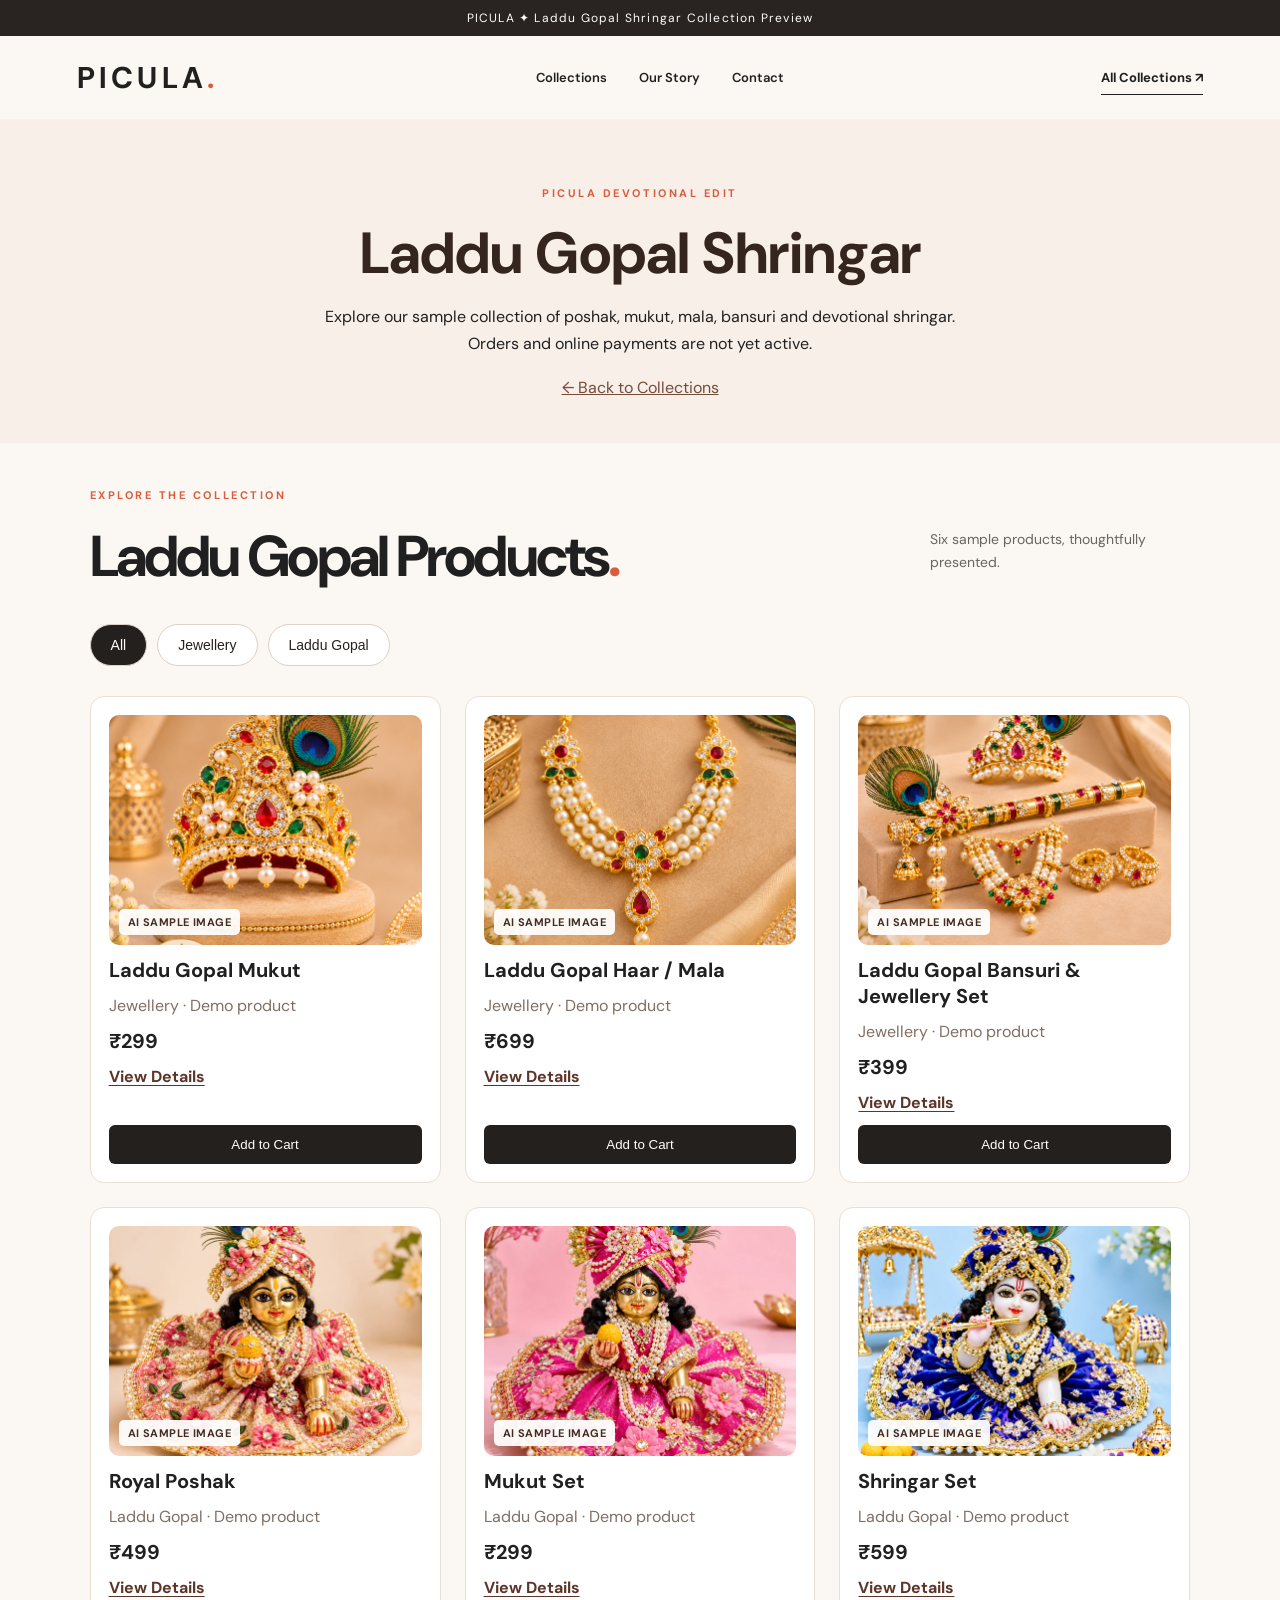
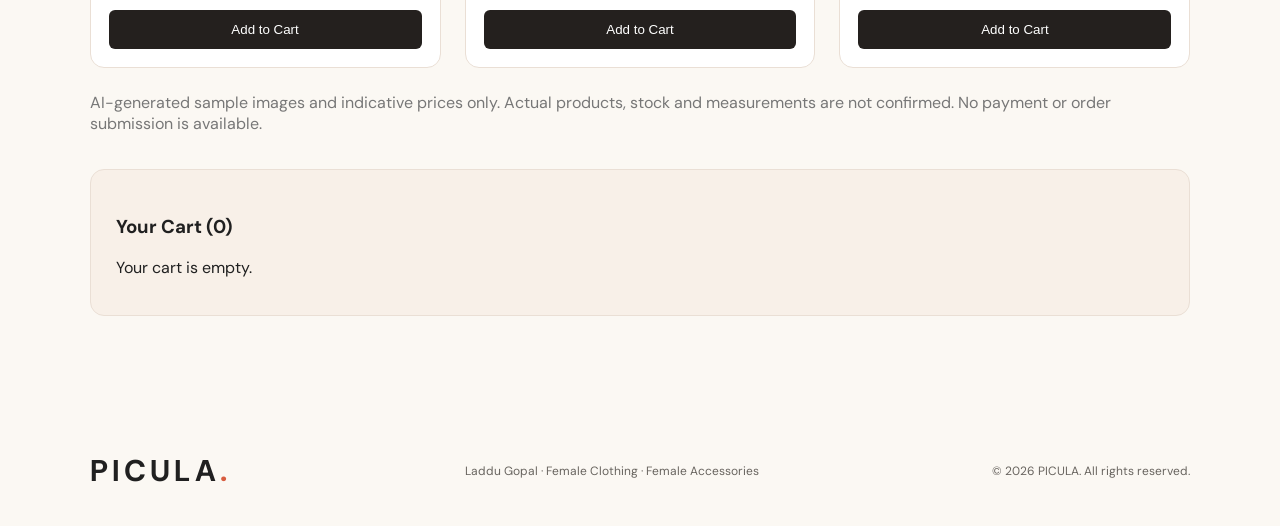
==== laddu-gopal.html @ 69271ad3 "Add files via upload" ====
<!doctype html>
<html lang="en">
<head>
<meta charset="utf-8">
<meta name="viewport" content="width=device-width,initial-scale=1">
<meta name="description" content="Explore PICULA Laddu Gopal poshak, mukut, mala and shringar demo collection.">
<title>Laddu Gopal Shringar | PICULA</title>
<link rel="stylesheet" href="style.css">
<style>
.picula-collection-intro{background:#f8efe8;text-align:center;padding:65px 20px 45px}
.picula-collection-intro h1{font-size:clamp(30px,5vw,58px);color:#34251f;margin:12px 0}
.picula-collection-intro p{max-width:650px;margin:0 auto;line-height:1.7}
.picula-return{display:inline-block;margin-top:20px;color:#754b3b;text-decoration:underline}
#products{padding-top:45px}
#picula-cart{margin-top:35px}
</style>
</head>
<body>
<div class="announcement">PICULA ✦ Laddu Gopal Shringar Collection Preview</div>
<header class="site-header">
<a class="logo" href="index.html#home" aria-label="PICULA home">PICULA<span class="logo-dot">.</span></a>
<nav aria-label="Main navigation"><a href="index.html#collections">Collections</a><a href="index.html#about">Our Story</a><a href="index.html#contact">Contact</a></nav>
<a class="header-cta" href="index.html#collections">All Collections ↗</a>
</header>
<main>
<section class="picula-collection-intro">
<p class="eyebrow">PICULA DEVOTIONAL EDIT</p>
<h1>Laddu Gopal Shringar</h1>
<p>Explore our sample collection of poshak, mukut, mala, bansuri and devotional shringar. Orders and online payments are not yet active.</p>
<a class="picula-return" href="index.html#collections">← Back to Collections</a>
</section>
<section class="section" id="products">
<div class="section-heading"><div><p class="eyebrow">EXPLORE THE COLLECTION</p><h2>Laddu Gopal Products<span class="accent">.</span></h2></div><p>Six sample products, thoughtfully presented.</p></div>
<div id="product-list"></div>
<p style="margin-top:24px;color:#777">AI-generated sample images and indicative prices only. Actual products, stock and measurements are not confirmed. No payment or order submission is available.</p>
</section>
</main>
<footer><a class="logo" href="index.html#home">PICULA<span class="logo-dot">.</span></a><p>Laddu Gopal · Female Clothing · Female Accessories</p><small>© <span id="year">2026</span> PICULA. All rights reserved.</small></footer>
<script>document.getElementById('year').textContent=new Date().getFullYear();</script>
<script src="script.js" defer></script>
</body>
</html>
---- style.css ----
@import url('https://fonts.googleapis.com/css2?family=DM+Sans:wght@400;500;600;700&family=Playfair+Display:ital,wght@0,500;0,600;1,500;1,600&display=swap');
:root{--ink:#202020;--muted:#68645f;--cream:#fbf8f3;--orange:#d85d3f;--line:#e9e2d8}*{box-sizing:border-box}html{scroll-behavior:smooth}body{margin:0;background:var(--cream);color:var(--ink);font-family:'DM Sans',Arial,sans-serif}a{color:inherit;text-decoration:none}.announcement{text-align:center;background:#292321;color:#fff;padding:10px 14px;font-size:12px;letter-spacing:.1em}.site-header{display:flex;align-items:center;justify-content:space-between;gap:18px;max-width:1440px;margin:auto;padding:22px 6%}.logo{font-size:30px;letter-spacing:.14em;font-weight:700;white-space:nowrap}.logo-dot,.accent{color:var(--orange)}nav{display:flex;gap:32px}nav a{font-size:13px;font-weight:600}.header-cta{border-bottom:1px solid var(--ink);font-size:13px;font-weight:700;padding:8px 0}.hero{display:grid;grid-template-columns:1fr 1fr;min-height:610px;background:#f5eee5}.hero-copy{padding:95px 8% 55px 12%;display:flex;align-items:flex-start;flex-direction:column;justify-content:center}.eyebrow{font-size:11px;letter-spacing:.23em;font-weight:700;color:var(--orange);margin:0 0 22px}.hero h1{font-size:clamp(54px,6vw,96px);line-height:1.02;letter-spacing:-.065em;margin:0 0 27px;font-weight:600;max-width:650px}.hero h1 em,.intro em,.story em,.contact em{font-family:'Playfair Display',Georgia,serif;font-weight:500}.hero-description{color:var(--muted);line-height:1.85;font-size:15px;max-width:430px;margin:0 0 28px}.button{display:inline-flex;align-items:center;justify-content:center;gap:32px;padding:16px 23px;border-radius:2px;font-size:13px;font-weight:700}.button.primary{background:var(--ink);color:white}.button.light{background:#fff;color:var(--ink)}.hero-foot{display:flex;gap:16px;margin-top:65px;letter-spacing:.2em;font-size:10px;font-weight:700;color:#83786e}.separator{color:var(--orange)}.hero-art{position:relative;overflow:hidden;min-height:520px;background:linear-gradient(140deg,#d2a48c,#e9c2a9 55%,#c7836c)}.art-circle{position:absolute;width:66%;aspect-ratio:1;border-radius:50%;background:#f3d8bb;left:18%;top:13%;box-shadow:0 0 0 25px #ffffff12}.art-orbit{position:absolute;border:1px solid #fff6;border-radius:50%;width:90%;aspect-ratio:1;left:5%;top:0}.orbit-two{width:110%;left:-5%;top:-10%}.art-handbag{position:absolute;width:43%;height:50%;left:29%;top:27%;filter:drop-shadow(20px 25px 18px #5b2d2a45)}.bag-handle{position:absolute;border:18px solid #79483d;border-bottom:0;border-radius:100px 100px 0 0;width:58%;height:42%;left:21%;top:-15%}.bag-body{position:absolute;inset:16% 0 0;background:linear-gradient(120deg,#995e4e,#693d37);border-radius:20px 20px 45px 45px;display:flex;align-items:center;justify-content:center;color:#f4d8b5;font-family:Georgia,serif;font-size:60px;box-shadow:inset -15px -5px 25px #49221e45}.art-label{position:absolute;bottom:35px;left:8%;right:8%;display:flex;justify-content:space-between;font-size:11px;font-weight:700;letter-spacing:.15em;color:#fff}.art-sparkle{position:absolute;color:#fff3e6}.sparkle-one{font-size:65px;top:15%;right:13%}.sparkle-two{font-size:40px;bottom:20%;left:15%}.intro{padding:62px 20px;text-align:center;border-bottom:1px solid var(--line)}.intro span{font-size:10px;letter-spacing:.2em;font-weight:700;color:var(--orange)}.intro p{font-size:clamp(27px,3vw,44px);margin:13px 0 0}.section{padding:100px 7%;max-width:1440px;margin:auto}.section-heading{display:flex;justify-content:space-between;align-items:end;gap:30px;margin-bottom:35px}.section-heading h2,.story h2,.contact h2{font-size:clamp(38px,4.5vw,64px);letter-spacing:-.05em;line-height:1.13;margin:0}.section-heading>p{max-width:260px;line-height:1.7;color:var(--muted);font-size:14px}.collection-grid{display:grid;grid-template-columns:repeat(4,minmax(0,1fr));gap:18px}.collection-card{min-width:0}.collection-visual{height:310px;position:relative;overflow:hidden;display:grid;place-items:center}.fashion .collection-visual{background:#e8d5cc}.jewellery .collection-visual{background:#e4dfc8}.accessories .collection-visual{background:#d8dbe1}.devotional .collection-visual{background:#e8d8e7}.visual-mark{position:absolute;left:18px;top:17px;font-size:11px;letter-spacing:.12em;color:#54483d}.collection-info{display:flex;justify-content:space-between;gap:12px;align-items:center;margin-top:20px}.collection-info h3{font-family:'Playfair Display',Georgia,serif;font-size:26px;font-weight:500;margin:0 0 6px}.collection-info p{font-size:12px;color:var(--muted);margin:0}.collection-info>span{font-size:22px}.coming{display:inline-block;color:#9a5b49;font-size:10px;font-weight:700;letter-spacing:.13em;text-transform:uppercase;margin-top:16px}.fashion-illustration{width:145px;height:195px;position:relative}.hanger{position:absolute;width:26px;height:27px;border:5px solid #6d4c49;border-bottom:0;border-radius:50%;left:59px;top:0}.dress-top{position:absolute;top:30px;left:40px;width:65px;height:74px;background:#ad7069;clip-path:polygon(20% 0,80% 0,100% 100%,0 100%)}.dress-skirt{position:absolute;top:100px;left:5px;width:135px;height:93px;background:#a66a64;clip-path:polygon(26% 0,74% 0,100% 100%,0 100%)}.jewel-illustration{position:relative;width:160px;height:190px}.jewel-ring{position:absolute;width:110px;height:110px;border:17px solid #b99a53;border-radius:50%;left:25px;top:60px;box-shadow:12px 14px 15px #77663324}.jewel-stone{position:absolute;width:70px;height:70px;left:45px;top:18px;background:#e7f1ea;clip-path:polygon(50% 0,100% 34%,83% 100%,17% 100%,0 34%);border:3px solid #fff}.jewel-small{position:absolute;width:20px;height:20px;border-radius:50%;background:#fff;left:69px;top:43px}.accessory-illustration{width:160px;height:175px;position:relative}.mini-handle{position:absolute;border:12px solid #636d80;border-bottom:0;width:90px;height:90px;border-radius:90px 90px 0 0;left:35px;top:5px}.mini-bag{position:absolute;background:#76849a;width:150px;height:112px;bottom:0;left:5px;border-radius:12px 12px 30px 30px;box-shadow:15px 15px 15px #35435b30}.lotus-illustration{font-size:155px;color:#a16c96;text-shadow:10px 12px 0 #b18ba12b}.story{display:grid;grid-template-columns:1fr 2fr;gap:55px;align-items:center;border-top:1px solid var(--line)}.story-icon{font-size:190px;text-align:center;color:#ce967d}.story h2{max-width:740px}.story p:last-child{max-width:620px;line-height:1.9;color:var(--muted);font-size:15px}.contact{background:#2e2a29;color:white;text-align:center;max-width:none;padding:100px 20px}.contact .eyebrow{color:#f1a58b}.contact h2{margin-bottom:22px}.contact>p:not(.eyebrow){color:#d0c5c0;font-size:15px;line-height:1.7}.contact .button{margin-top:20px}.contact-email{font-size:12px!important;margin-top:24px}footer{padding:35px 7%;display:flex;align-items:center;justify-content:space-between;gap:20px}footer p,footer small{font-size:12px;color:var(--muted)}@media(max-width:900px){.collection-grid{grid-template-columns:repeat(2,minmax(0,1fr))}.hero-copy{padding:60px 8%}.hero-art{min-height:450px}.hero h1{font-size:58px}}@media(max-width:620px){.announcement{font-size:10px}.site-header{padding:17px 5%;flex-wrap:wrap}.logo{font-size:25px}nav{order:3;width:100%;justify-content:space-between;gap:10px}nav a{font-size:12px}.header-cta{font-size:12px}.hero{grid-template-columns:1fr}.hero-copy{padding:70px 7% 35px}.hero h1{font-size:clamp(48px,13vw,68px)}.hero-foot{margin-top:42px}.hero-art{min-height:390px}.section{padding:65px 6%}.section-heading{display:block}.section-heading>p{margin-top:16px}.collection-grid{gap:20px 12px}.collection-visual{height:210px}.collection-info h3{font-size:21px}.collection-info p{font-size:11px}.fashion-illustration,.jewel-illustration,.accessory-illustration{transform:scale(.75)}.lotus-illustration{font-size:110px}.story{grid-template-columns:1fr;gap:10px}.story-icon{font-size:95px}.contact{padding:75px 20px}footer{flex-direction:column;text-align:center}footer p{margin:0}}

/* PICULA SHOPPING PRODUCTS */

.product-filters {
  display: flex;
  flex-wrap: wrap;
  gap: 10px;
  margin: 30px 0;
}

.product-filters button {
  border: 1px solid #ddd0c5;
  background: #fff;
  color: #28211e;
  padding: 12px 20px;
  border-radius: 30px;
  cursor: pointer;
  font-size: 14px;
}

.product-filters button.active,
.product-filters button:hover {
  background: #24201e;
  color: white;
}

.product-grid {
  display: grid;
  grid-template-columns: repeat(3, minmax(0, 1fr));
  gap: 24px;
}

.product-card {
  background: #fff;
  border: 1px solid #eadfd5;
  border-radius: 14px;
  padding: 18px;
  display: flex;
  flex-direction: column;
  gap: 12px;
}

.product-placeholder {
  min-height: 210px;
  background: linear-gradient(135deg, #f2d8c5, #d9a58e);
  border-radius: 10px;
  display: flex;
  align-items: center;
  justify-content: center;
  color: #704739;
  font-size: 26px;
  font-weight: bold;
  letter-spacing: 4px;
}

.product-card h3 {
  margin: 0;
  font-size: 20px;
}

.product-card p {
  margin: 0;
  color: #806e63;
}

.product-card strong {
  font-size: 20px;
}

.product-card button,
#picula-cart button {
  background: #24201e;
  color: white;
  border: none;
  border-radius: 6px;
  padding: 12px 18px;
  cursor: pointer;
}

.product-card button {
  margin-top: auto;
}

.product-card button:hover,
#picula-cart button:hover {
  background: #a45d45;
}

/* SHOPPING CART */

#picula-cart {
  margin-top: 40px;
  padding: 25px;
  background: #f8f0e8;
  border: 1px solid #eadfd5;
  border-radius: 14px;
}

#picula-cart h3 {
  margin-bottom: 18px;
}

#picula-cart p {
  margin: 12px 0;
}

#picula-cart p button {
  margin-left: 10px;
  padding: 7px 12px;
}

/* MOBILE RESPONSIVE */

@media (max-width: 900px) {
  .product-grid {
    grid-template-columns: repeat(2, minmax(0, 1fr));
  }
}

@media (max-width: 600px) {
  .product-grid {
    grid-template-columns: 1fr;
  }

  .product-placeholder {
    min-height: 180px;
  }

  .product-filters button {
    padding: 10px 14px;
    font-size: 12px;
  }

  #picula-cart {
    padding: 16px;
  }
}


/* PICULA CART QUANTITY CONTROLS */

.cart-item {
  display: flex;
  justify-content: space-between;
  align-items: center;
  flex-wrap: wrap;
  gap: 15px;
  padding: 15px 0;
  border-bottom: 1px solid #e5d6ca;
}

.cart-controls {
  display: flex;
  align-items: center;
  flex-wrap: wrap;
  gap: 10px;
}

.cart-controls button {
  min-width: 38px;
  padding: 9px 12px;
}

.cart-controls span {
  font-weight: bold;
  min-width: 20px;
  text-align: center;
}

/* CHECKOUT FORM */

#picula-checkout {
  margin-top: 30px;
  padding: 30px;
  background: #fff8f3;
  border: 1px solid #eadfd5;
  border-radius: 14px;
}

#picula-checkout h3 {
  margin-bottom: 20px;
}

.checkout-form {
  display: grid;
  grid-template-columns: repeat(2, minmax(0, 1fr));
  gap: 18px;
}

.checkout-form label {
  display: flex;
  flex-direction: column;
  gap: 8px;
  font-size: 14px;
  font-weight: 600;
}

.checkout-form input {
  width: 100%;
  box-sizing: border-box;
  padding: 13px;
  border: 1px solid #d9c8bb;
  border-radius: 8px;
  background: white;
  font: inherit;
}

.checkout-form input:focus {
  outline: 2px solid #b77b63;
  outline-offset: 1px;
}

.checkout-form button {
  grid-column: 1 / -1;
  background: #24201e;
  color: white;
  border: none;
  padding: 15px;
  border-radius: 8px;
  cursor: pointer;
}

#checkout-result {
  margin-top: 20px;
}

@media (max-width: 600px) {
  #picula-checkout {
    padding: 18px;
  }

  .checkout-form {
    grid-template-columns: 1fr;
  }
}
.picula-details-link{display:inline-block;color:#5c3428;font-weight:700;text-decoration:underline;text-underline-offset:3px}
.picula-detail-header{display:flex;justify-content:space-between;align-items:center;gap:16px;padding:22px max(20px,calc((100vw - 1120px)/2));background:#fff8f3;border-bottom:1px solid #eadfd5}
.picula-detail-header a{color:#34231f;text-decoration:none}
.picula-brand{font-size:26px;font-weight:800;letter-spacing:2px}.picula-brand span{color:#b77b63}
.picula-detail-main{max-width:1120px;margin:0 auto;padding:30px 20px 65px;min-height:60vh}
.picula-demo-banner{background:#fff0dc;border:1px solid #e8c9a1;padding:12px 16px;border-radius:10px;font-size:14px;margin-bottom:25px}
.picula-back{display:inline-block;margin-bottom:24px;color:#6c4638;text-decoration:none}
.picula-detail-grid{display:grid;grid-template-columns:minmax(0,1fr) minmax(0,1fr);gap:44px;align-items:start}
.picula-detail-image{display:grid;place-items:center;min-height:440px;background:linear-gradient(135deg,#f2d8c5,#d9a58e);border-radius:16px;color:#6d3c31;letter-spacing:2px;font-weight:700;text-align:center;padding:24px}
.picula-detail-info h1{font-size:clamp(28px,4vw,42px);margin:8px 0 12px}.picula-detail-info h2{margin:0 0 20px}
.picula-eyebrow{font-size:12px;letter-spacing:2px;text-transform:uppercase;color:#8d5d4d}.picula-muted{font-size:13px;color:#766c66}
.picula-detail-info label{display:block;font-weight:700;margin:20px 0 8px}
.picula-detail-info select,.picula-detail-info input{width:100%;max-width:320px;display:block;padding:12px;border:1px solid #d9c8bb;border-radius:8px;background:#fff;font:inherit;box-sizing:border-box}
.picula-primary{display:block;margin-top:24px;background:#24201e;color:#fff;border:0;border-radius:8px;padding:14px 26px;cursor:pointer}
.picula-detail-footer{text-align:center;padding:25px 16px;background:#fff8f3;color:#75685f;font-size:13px}
#picula-product-detail #picula-cart{margin-top:45px}
@media(max-width:700px){.picula-detail-grid{grid-template-columns:1fr;gap:24px}.picula-detail-image{min-height:280px}.picula-detail-header{padding:16px 20px}.picula-brand{font-size:22px}}
.product-placeholder.picula-photo-wrap {display:block}
.picula-photo-wrap {position:relative;overflow:hidden;padding:0;}
.picula-photo-wrap img {display:block;width:100%;height:100%;object-fit:cover;}
.product-placeholder.picula-photo-wrap {height:230px;min-height:230px;}
.picula-detail-image.picula-photo-wrap {min-height:360px;}
.picula-sample-tag {position:absolute;bottom:10px;left:10px;background:rgba(255,255,255,.93);color:#432d25;font-size:11px;font-weight:700;padding:6px 9px;border-radius:5px;letter-spacing:.04em;}
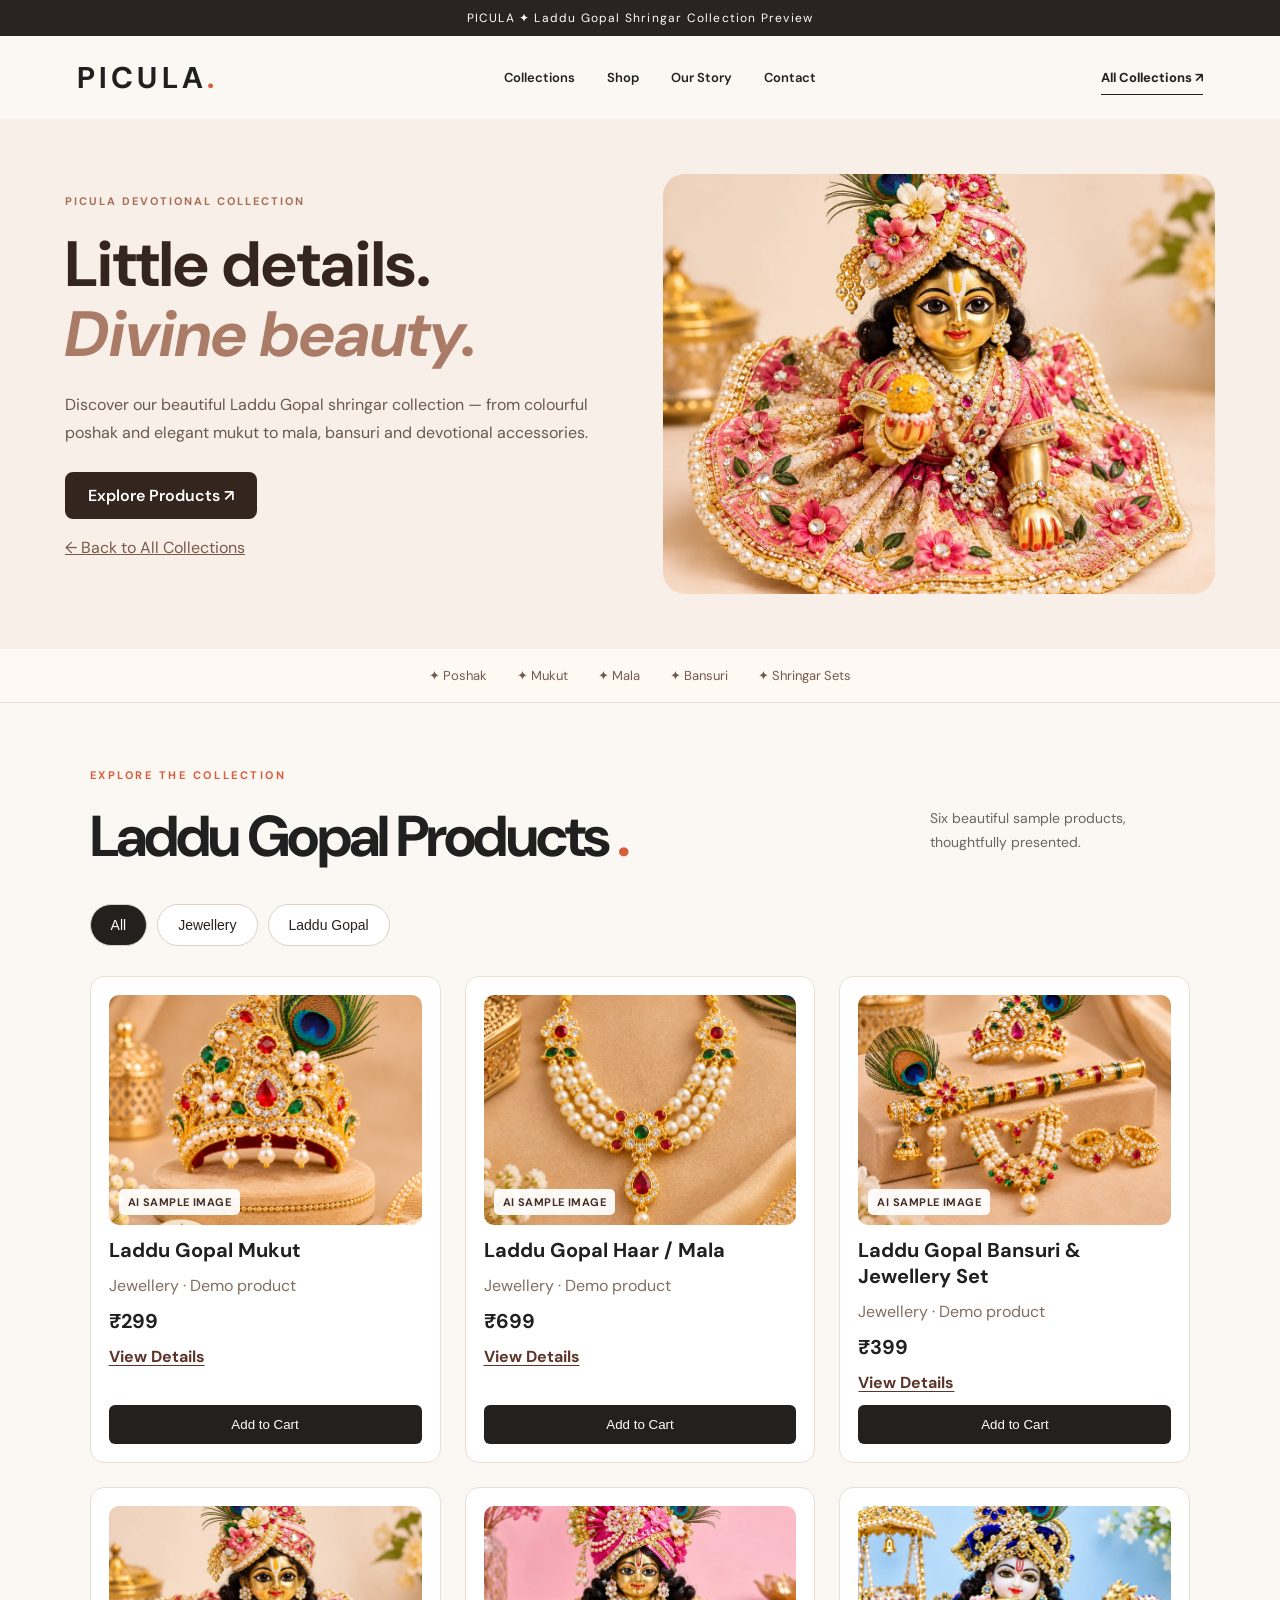
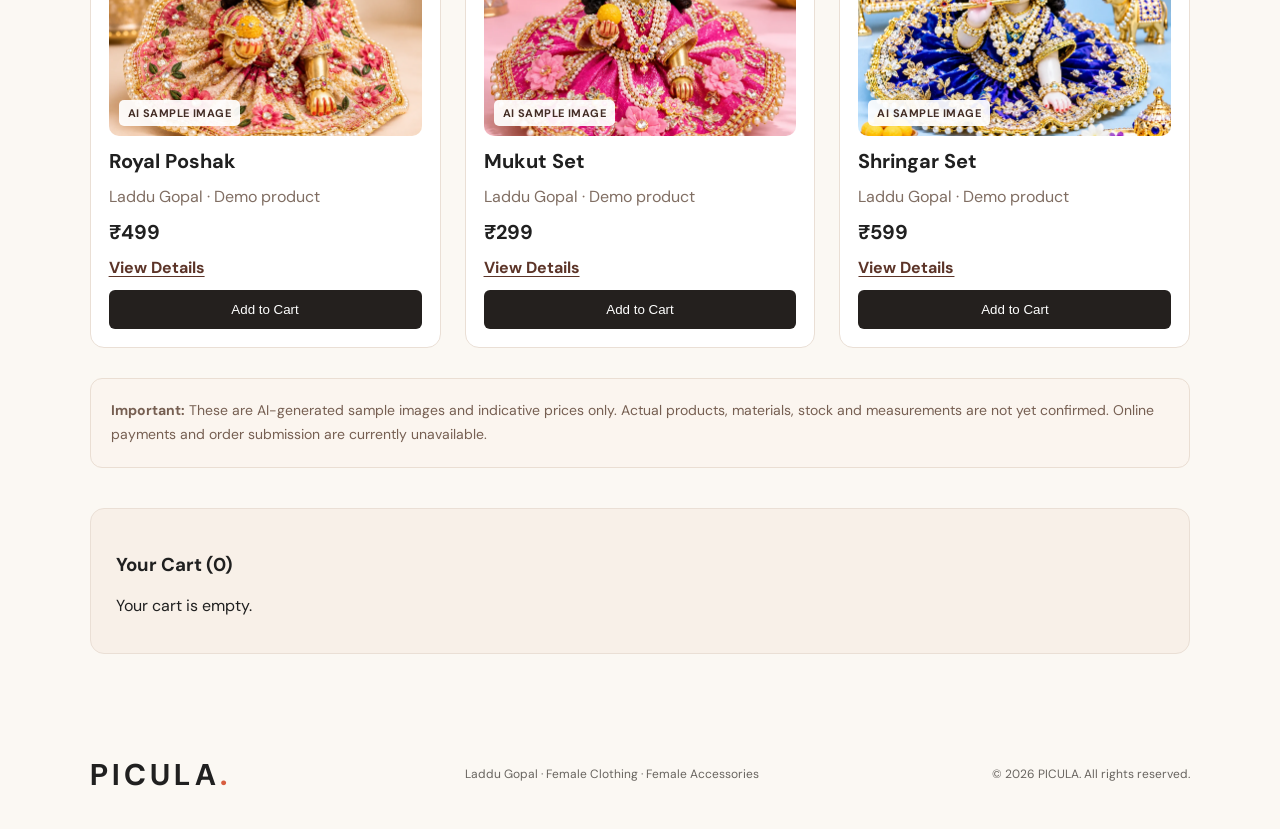
==== commit 2ebb3dec: "Update laddu-gopal.html" ====
--- a/laddu-gopal.html
+++ b/laddu-gopal.html
@@ -1,42 +1,297 @@
+
 <!doctype html>
 <html lang="en">
 <head>
-<meta charset="utf-8">
-<meta name="viewport" content="width=device-width,initial-scale=1">
-<meta name="description" content="Explore PICULA Laddu Gopal poshak, mukut, mala and shringar demo collection.">
-<title>Laddu Gopal Shringar | PICULA</title>
-<link rel="stylesheet" href="style.css">
-<style>
-.picula-collection-intro{background:#f8efe8;text-align:center;padding:65px 20px 45px}
-.picula-collection-intro h1{font-size:clamp(30px,5vw,58px);color:#34251f;margin:12px 0}
-.picula-collection-intro p{max-width:650px;margin:0 auto;line-height:1.7}
-.picula-return{display:inline-block;margin-top:20px;color:#754b3b;text-decoration:underline}
-#products{padding-top:45px}
-#picula-cart{margin-top:35px}
-</style>
+  <meta charset="utf-8">
+  <meta name="viewport" content="width=device-width,initial-scale=1">
+
+  <meta name="description"
+    content="Explore PICULA Laddu Gopal poshak, mukut, mala and devotional shringar collection.">
+
+  <title>Laddu Gopal Shringar | PICULA</title>
+
+  <link rel="stylesheet" href="style.css">
+
+  <style>
+    /* PICULA LADDU GOPAL COLLECTION */
+
+    .lg-hero {
+      background: #f8efe8;
+      padding: 55px 20px;
+    }
+
+    .lg-hero-inner {
+      max-width: 1150px;
+      margin: auto;
+      display: grid;
+      grid-template-columns: 1fr 1fr;
+      align-items: center;
+      gap: 45px;
+    }
+
+    .lg-hero-copy .eyebrow {
+      color: #a66e55;
+      letter-spacing: 2px;
+    }
+
+    .lg-hero h1 {
+      font-size: clamp(36px, 5vw, 65px);
+      line-height: 1.1;
+      color: #34251f;
+      margin: 20px 0;
+    }
+
+    .lg-hero h1 em {
+      color: #aa7c67;
+    }
+
+    .lg-hero-description {
+      color: #69594f;
+      line-height: 1.8;
+      font-size: 16px;
+      margin-bottom: 24px;
+    }
+
+    .lg-hero-image {
+      overflow: hidden;
+      border-radius: 22px;
+      background: #ead7c7;
+    }
+
+    .lg-hero-image img {
+      display: block;
+      width: 100%;
+      height: 420px;
+      object-fit: cover;
+    }
+
+    .lg-return {
+      display: inline-block;
+      padding: 13px 23px;
+      background: #34251f;
+      color: #fff;
+      border-radius: 8px;
+      text-decoration: none;
+      font-weight: 600;
+    }
+
+    .lg-return:hover {
+      background: #805540;
+    }
+
+    .lg-highlights {
+      display: flex;
+      justify-content: center;
+      gap: 30px;
+      flex-wrap: wrap;
+      padding: 18px;
+      background: #fff9f4;
+      color: #735a4c;
+      font-size: 13px;
+      border-bottom: 1px solid #eadfd5;
+    }
+
+    .lg-highlights span {
+      white-space: nowrap;
+    }
+
+    #products {
+      padding-top: 65px;
+      padding-bottom: 65px;
+    }
+
+    #picula-cart {
+      margin-top: 40px;
+    }
+
+    .lg-note {
+      background: #fbf5ef;
+      border: 1px solid #eaded3;
+      padding: 20px;
+      border-radius: 12px;
+      margin-top: 30px;
+      color: #765f52;
+      font-size: 14px;
+      line-height: 1.7;
+    }
+
+    @media (max-width: 768px) {
+      .lg-hero {
+        padding: 35px 18px;
+      }
+
+      .lg-hero-inner {
+        grid-template-columns: 1fr;
+        gap: 25px;
+      }
+
+      .lg-hero-image img {
+        height: 300px;
+      }
+
+      .lg-highlights {
+        gap: 12px;
+        font-size: 12px;
+      }
+
+      #products {
+        padding-top: 40px;
+      }
+    }
+  </style>
 </head>
+
 <body>
-<div class="announcement">PICULA ✦ Laddu Gopal Shringar Collection Preview</div>
-<header class="site-header">
-<a class="logo" href="index.html#home" aria-label="PICULA home">PICULA<span class="logo-dot">.</span></a>
-<nav aria-label="Main navigation"><a href="index.html#collections">Collections</a><a href="index.html#about">Our Story</a><a href="index.html#contact">Contact</a></nav>
-<a class="header-cta" href="index.html#collections">All Collections ↗</a>
-</header>
-<main>
-<section class="picula-collection-intro">
-<p class="eyebrow">PICULA DEVOTIONAL EDIT</p>
-<h1>Laddu Gopal Shringar</h1>
-<p>Explore our sample collection of poshak, mukut, mala, bansuri and devotional shringar. Orders and online payments are not yet active.</p>
-<a class="picula-return" href="index.html#collections">← Back to Collections</a>
-</section>
-<section class="section" id="products">
-<div class="section-heading"><div><p class="eyebrow">EXPLORE THE COLLECTION</p><h2>Laddu Gopal Products<span class="accent">.</span></h2></div><p>Six sample products, thoughtfully presented.</p></div>
-<div id="product-list"></div>
-<p style="margin-top:24px;color:#777">AI-generated sample images and indicative prices only. Actual products, stock and measurements are not confirmed. No payment or order submission is available.</p>
-</section>
-</main>
-<footer><a class="logo" href="index.html#home">PICULA<span class="logo-dot">.</span></a><p>Laddu Gopal · Female Clothing · Female Accessories</p><small>© <span id="year">2026</span> PICULA. All rights reserved.</small></footer>
-<script>document.getElementById('year').textContent=new Date().getFullYear();</script>
-<script src="script.js" defer></script>
+
+  <div class="announcement">
+    PICULA ✦ Laddu Gopal Shringar Collection Preview
+  </div>
+
+  <header class="site-header">
+
+    <a class="logo" href="index.html#home"
+       aria-label="PICULA home">
+      PICULA<span class="logo-dot">.</span>
+    </a>
+
+    <nav aria-label="Main navigation">
+      <a href="index.html#collections">Collections</a>
+      <a href="#products">Shop</a>
+      <a href="index.html#about">Our Story</a>
+      <a href="index.html#contact">Contact</a>
+    </nav>
+
+    <a class="header-cta" href="index.html#collections">
+      All Collections ↗
+    </a>
+
+  </header>
+
+  <main>
+
+    <!-- LADDU GOPAL HERO -->
+
+    <section class="lg-hero">
+
+      <div class="lg-hero-inner">
+
+        <div class="lg-hero-copy">
+
+          <p class="eyebrow">
+            PICULA DEVOTIONAL COLLECTION
+          </p>
+
+          <h1>
+            Little details.
+            <em>Divine beauty.</em>
+          </h1>
+
+          <p class="lg-hero-description">
+            Discover our beautiful Laddu Gopal
+            shringar collection — from colourful
+            poshak and elegant mukut to mala,
+            bansuri and devotional accessories.
+          </p>
+
+          <a class="lg-return" href="#products">
+            Explore Products ↗
+          </a>
+
+          <p style="margin-top:18px;">
+            <a href="index.html#collections"
+               style="color:#795949;text-decoration:underline;">
+              ← Back to All Collections
+            </a>
+          </p>
+
+        </div>
+
+        <div class="lg-hero-image">
+
+          <img
+            src="images/royal-poshak.webp"
+            alt="Laddu Gopal royal poshak AI sample image"
+          >
+
+        </div>
+
+      </div>
+
+    </section>
+
+    <!-- COLLECTION HIGHLIGHTS -->
+
+    <div class="lg-highlights">
+      <span>✦ Poshak</span>
+      <span>✦ Mukut</span>
+      <span>✦ Mala</span>
+      <span>✦ Bansuri</span>
+      <span>✦ Shringar Sets</span>
+    </div>
+
+    <!-- PRODUCTS -->
+
+    <section class="section" id="products">
+
+      <div class="section-heading">
+
+        <div>
+          <p class="eyebrow">
+            EXPLORE THE COLLECTION
+          </p>
+
+          <h2>
+            Laddu Gopal Products
+            <span class="accent">.</span>
+          </h2>
+        </div>
+
+        <p>
+          Six beautiful sample products,
+          thoughtfully presented.
+        </p>
+
+      </div>
+
+      <div id="product-list"></div>
+
+      <div class="lg-note">
+        <strong>Important:</strong>
+        These are AI-generated sample images
+        and indicative prices only.
+        Actual products, materials, stock
+        and measurements are not yet confirmed.
+        Online payments and order submission
+        are currently unavailable.
+      </div>
+
+    </section>
+
+  </main>
+
+  <footer>
+
+    <a class="logo" href="index.html#home">
+      PICULA<span class="logo-dot">.</span>
+    </a>
+
+    <p>
+      Laddu Gopal · Female Clothing · Female Accessories
+    </p>
+
+    <small>
+      © <span id="year">2026</span>
+      PICULA. All rights reserved.
+    </small>
+
+  </footer>
+
+  <script>
+    document.getElementById("year").textContent =
+      new Date().getFullYear();
+  </script>
+
+  <script src="script.js" defer></script>
+
 </body>
 </html>
